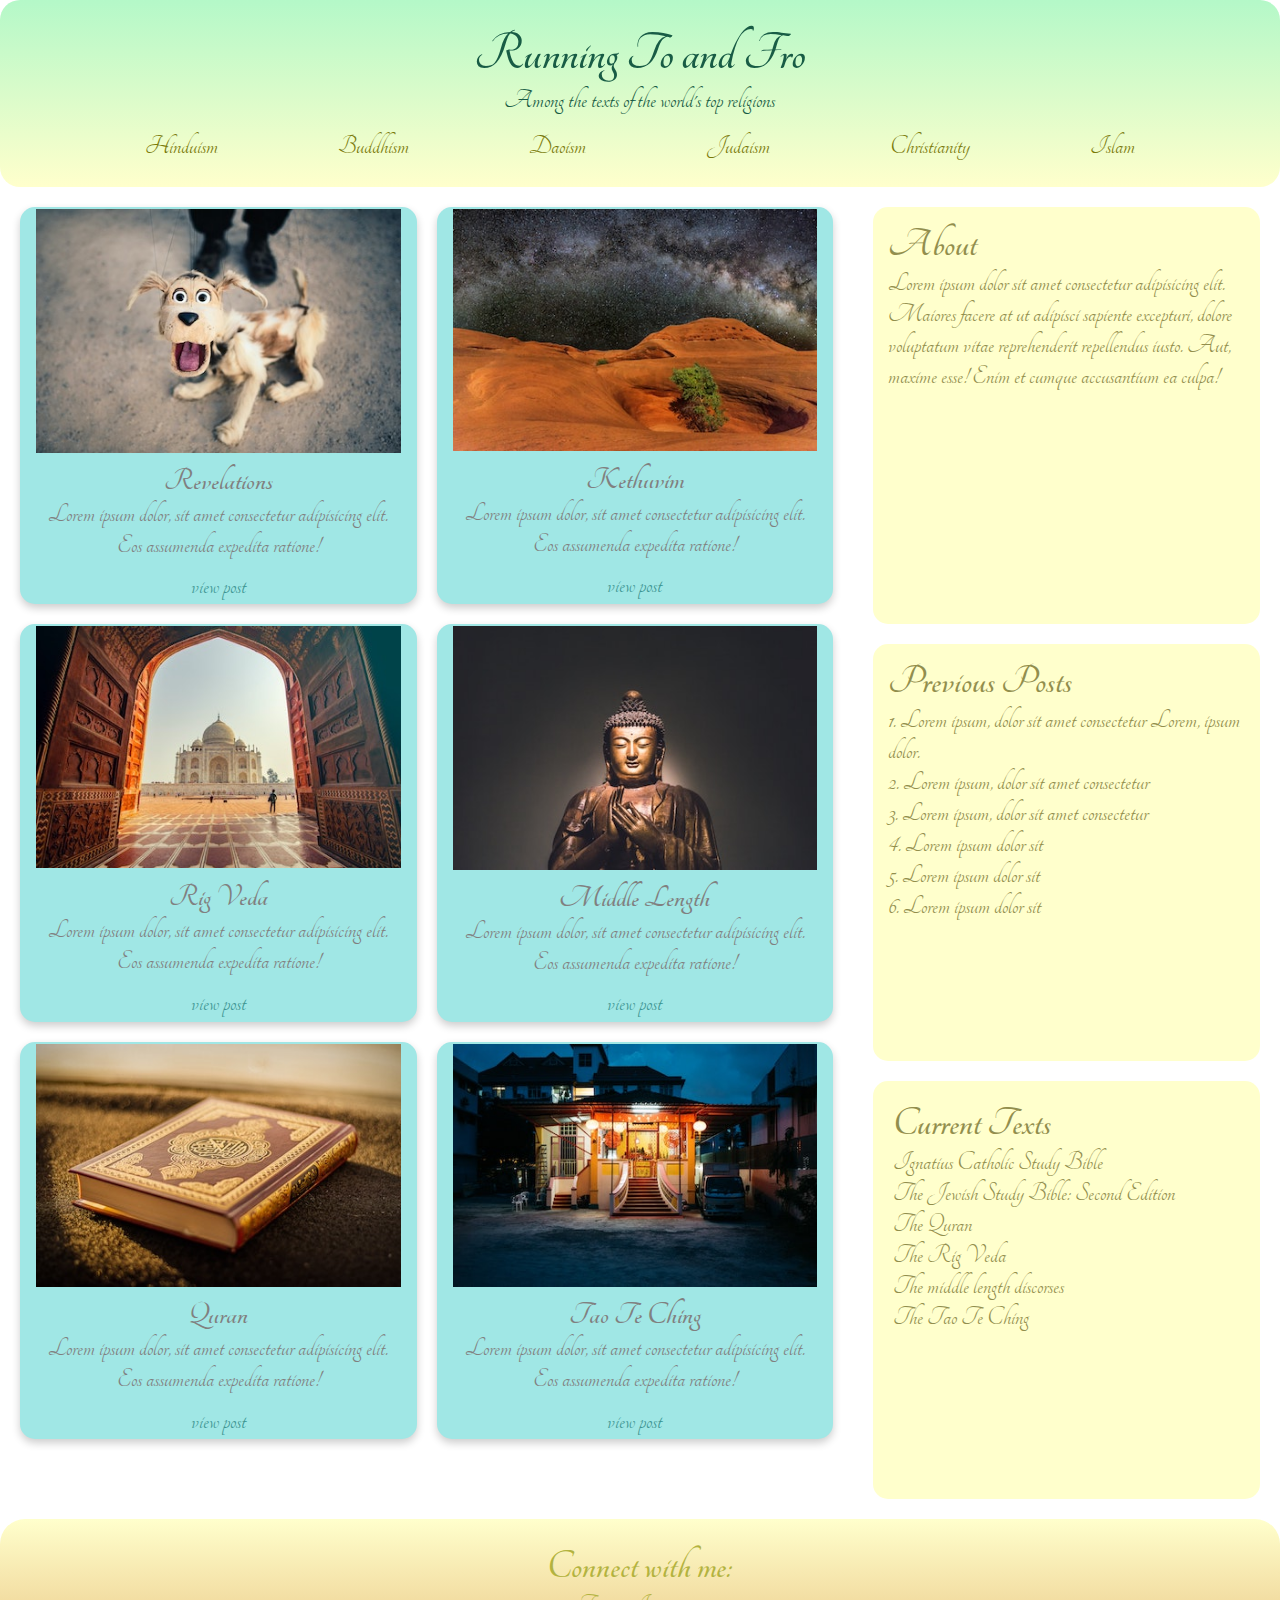
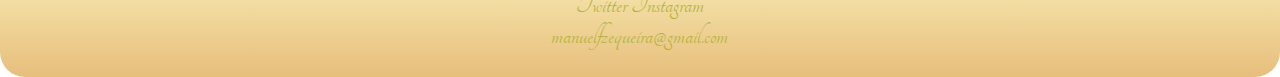
==== index.html @ 7e2523fd "Cleaning up the code" ====
<!DOCTYPE html>
<html lang="en">
  <head>
    <meta charset="UTF-8" />
    <meta http-equiv="X-UA-Compatible" content="IE=edge" />
    <meta name="viewport" content="width=device-width, initial-scale=1.0" />
    <title>To and Fro</title>
    <link href="style.css" rel="stylesheet" type="text/css" />
    <link
      rel="stylesheet"
      href="https://fonts.googleapis.com/css?family=Tangerine"
    />
  </head>
  <body>
    <div class="container">
      <header class="header" id="one">
        <h1>Running To and Fro</h1>
        <p>Among the texts of the world's top religions</p>
        <div class="headernav">
          <div class="religion">
            <a href="#">Hinduism</a>
          </div>
          <div class="religion">
            <a href="#">Buddhism</a>
          </div>
          <div class="religion">
            <a href="#">Daoism</a>
          </div>
          <div class="religion">
            <a href="#">Judaism</a>
          </div>
          <div class="religion">
            <a href="#">Christianity</a>
          </div>
          <div class="religion">
            <a href="#">Islam</a>
          </div>
        </div>
      </header>
      <section class="blog-posts" id="two">
        <article class="post">
          <img src="images/poetry.jpeg" alt="" class="post-image" />
          <div class="post-content">
            <h3>Revelations</h3>
            <p>
              Lorem ipsum dolor, sit amet consectetur adipisicing elit. Eos
              assumenda expedita ratione!
            </p>
          </div>
          <div class="post-info">
            <div>
              <a href="#" class="post-link">view post</a>
            </div>
          </div>
        </article>
        <article class="post">
          <img src="images/desert.jpeg" alt="" class="post-image" />
          <div class="post-content">
            <h3>Kethuvim</h3>
            <p>
              Lorem ipsum dolor, sit amet consectetur adipisicing elit. Eos
              assumenda expedita ratione!
            </p>
          </div>
          <div class="post-info">
            <div>
              <a href="#" class="post-link">view post</a>
            </div>
          </div>
        </article>
        <article class="post">
          <img src="images/taj-mahal.jpeg" alt="" class="post-image" />
          <div class="post-content">
            <h3>Rig Veda</h3>
            <p>
              Lorem ipsum dolor, sit amet consectetur adipisicing elit. Eos
              assumenda expedita ratione!
            </p>
          </div>
          <div class="post-info">
            <div>
              <a href="#" class="post-link">view post</a>
            </div>
          </div>
        </article>
        <article class="post">
          <img src="images/leonard-laub.jpg" alt="" class="post-image" />
          <div class="post-content">
            <h3>Middle Length</h3>
            <p>
              Lorem ipsum dolor, sit amet consectetur adipisicing elit. Eos
              assumenda expedita ratione!
            </p>
          </div>
          <div class="post-info">
            <div>
              <a href="#" class="post-link">view post</a>
            </div>
          </div>
        </article>
        <article class="post">
          <img src="images/malik-shibly.jpg" alt="" class="post-image" />
          <div class="post-content">
            <h3>Quran</h3>
            <p>
              Lorem ipsum dolor, sit amet consectetur adipisicing elit. Eos
              assumenda expedita ratione!
            </p>
          </div>
          <div class="post-info">
            <div>
              <a href="#" class="post-link">view post</a>
            </div>
          </div>
        </article>
        <article class="post">
          <img src="images/galen-crout.jpg" alt="" class="post-image" />
          <div class="post-content">
            <h3>Tao Te Ching</h3>
            <p>
              Lorem ipsum dolor, sit amet consectetur adipisicing elit. Eos
              assumenda expedita ratione!
            </p>
          </div>
          <div class="post-info">
            <div>
              <a href="#" class="post-link">view post</a>
            </div>
          </div>
        </article>
      </section>
      <aside class="aside" id="three">
        <div class="about">
          <h2>About</h2>
          <p>
            Lorem ipsum dolor sit amet consectetur adipisicing elit. Maiores
            facere at ut adipisci sapiente excepturi, dolore voluptatum vitae
            reprehenderit repellendus iusto. Aut, maxime esse! Enim et cumque
            accusantium ea culpa!
          </p>
        </div>
        <div class="previous-posts">
          <h2>Previous Posts</h2>
          <ul class="post-list-item">
            <li>Lorem ipsum, dolor sit amet consectetur Lorem, ipsum dolor.</li>
            <li>Lorem ipsum, dolor sit amet consectetur</li>
            <li>Lorem ipsum, dolor sit amet consectetur</li>
            <li>Lorem ipsum dolor sit</li>
            <li>Lorem ipsum dolor sit</li>
            <li>Lorem ipsum dolor sit</li>
          </ul>
        </div>
        <div class="texts">
          <h2>Current Texts</h2>
          <ul class="texts-list-item">
            <li>Ignatius Catholic Study Bible</li>
            <li>The Jewish Study Bible: Second Edition</li>
            <li>The Quran</li>
            <li>The Rig Veda</li>
            <li>The middle length discorses</li>
            <li>The Tao Te Ching</li>
          </ul>
        </div>
      </aside>
      <footer class="footer" id="four">
        <h2>Connect with me:</h2>
        <p>Twitter Instagram</p>
        <p>manuelfzequeira@gmail.com</p>
      </footer>
    </div>
  </body>
</html>

<!-- final -->
---- style.css ----
* {
  margin: 0;
  padding: 0;
  box-sizing: border-box;
}
html {
  width: 100%;
}
body {
  font-family: "Tangerine", serif;
  font-size: 22px;
  font-weight: 300;
  min-height: 100%;
}
.container {
  display: grid;
  grid-template-columns: 1fr;
  grid-template-rows: auto;
  grid-template-areas:
    "hd"
    "main"
    "sd"
    "ft";
}
#one {
  grid-area: hd;
}
#two {
  grid-area: main;
}
#three {
  grid-area: sd;
}
#four {
  grid-area: ft;
}
.header {
  width: auto;
  color: rgb(24, 92, 69);
  background: linear-gradient(#b4f8c8, #ffffcc);
  text-align: center;
  padding: 25px;
  border-radius: 20px;
}
.headernav {
  width: 100%;
  display: flex;
  flex-direction: row;
  align-items: center;
  justify-content: space-evenly;
  margin-top: 15px;
}
.religion a {
  color: #797909;
  text-decoration: none;
}
.blog-posts {
  margin-top: 20px;
  margin-left: 20px;
  margin-right: 20px;
  display: grid;
  grid-template-columns: 1fr;
  grid-template-rows: repeat(6, 1fr);
  gap: 20px;
}
.post {
  width: auto;
  display: grid;
  text-align: center;
  background-color: #a0e7e5;
  box-shadow: 0 4px 8px 0 rgba(0, 0, 0, 0.2);
  transition: 0.3s;
  padding: 2px 16px;
  border-radius: 15px;
}
.post:hover {
  box-shadow: 0 8px 16px 0 rgba(0, 0, 0, 0.2);
}
.post-image {
  width: 100%;
  height: auto;
}
.post-content {
  color: gray;
  padding: 10px;
}
.post-info a {
  color: #3e9693;
  text-decoration: none;
}
.aside {
  display: flex;
  flex-direction: column;
  justify-content: space-between;
  align-items: left;
  margin-left: 20px;
  margin-right: 20px;
}
.about {
  width: auto;
  height: 33%;
  color: rgb(146, 142, 77);
  background-color: #ffffcc;
  text-align: left;
  padding: 15px;
  margin-top: 20px;
  border-radius: 15px;
}
.previous-posts {
  width: auto;
  height: 33%;
  color: rgb(146, 142, 77);
  background-color: #ffffcc;
  text-align: left;
  padding: 15px;
  margin-top: 20px;
  margin-bottom: 20px;
  border-radius: 15px;
}
.post-list-item {
  list-style-type: decimal;
  list-style-position: inside;
}
.texts {
  width: auto;
  height: 33%;
  color: rgb(146, 142, 77);
  background-color: #ffffcc;
  text-align: left;
  padding: 20px;
  border-radius: 15px;
}
.texts-list-item {
  list-style-type: none;
  list-style-position: inside;
}
.footer {
  color: #b3b33f;
  width: auto;
  height: auto;
  text-align: center;
  justify-content: space-evenly;
  background: linear-gradient(#ffffcc, #e7be7c);
  padding: 25px;
  margin-top: 20px;
  border-radius: 25px;
}
/*FAA69E FBE7C6*/
@media (min-width: 481px) and (max-width: 1280px) {
  body {
    font-family: "Tangerine", serif;
    font-size: 28px;
    font-weight: 300;
    min-height: 100%;
    }   
  .container {
    display: grid;
    grid-template-columns: 1fr 1fr 1fr;
    grid-template-rows: auto;
    grid-template-areas:
      "hd hd hd"
      "main main sd"
      "ft ft ft";
  }
  #one {
    grid-area: hd;
  }
  #two {
    grid-area: main;
  }
  #three {
    grid-area: sd;
  }
  #four {
    grid-area: ft;
  }
  .blog-posts {
    margin-top: 20px;
    margin-left: 20px;
    display: grid;
    grid-template-columns: 1fr 1fr;
    grid-template-rows: repeat(3, 1fr);
    grid-template-areas:
      "card" "card"
      "card" "card"
      "card" "card";
    gap: 20px;
  }
  .aside {
    display: flex;
    flex-direction: column;
    justify-content: space-between;
    align-items: left;
    margin-right: 20px;
  }
}
@media (min-width: 1281px) {
  body {
    font-family: "Tangerine", serif;
    font-size: 28px;
    font-weight: 300;
    min-height: 100%;
    }   
  .container {
    display: grid;
    grid-template-columns: 1fr 1fr 1fr 1fr;
    grid-template-rows: auto;
    grid-template-areas:
      "hd hd hd hd"
      "main main main sd"
      "ft ft ft ft";
  }
  #one {
    grid-area: hd;
  }
  #two {
    grid-area: main;
  }
  #three {
    grid-area: sd;
  }
  #four {
    grid-area: ft;
  }
  .blog-posts {
    margin-top: 20px;
    margin-left: 20px;
    margin-right: 20px;
    display: grid;
    grid-template-columns: 1fr 1fr 1fr;
    grid-template-rows: 1fr 1fr;
    grid-template-areas:
      "card card card"
      "card card card";
    gap: 20px;
  }
}
/* final */
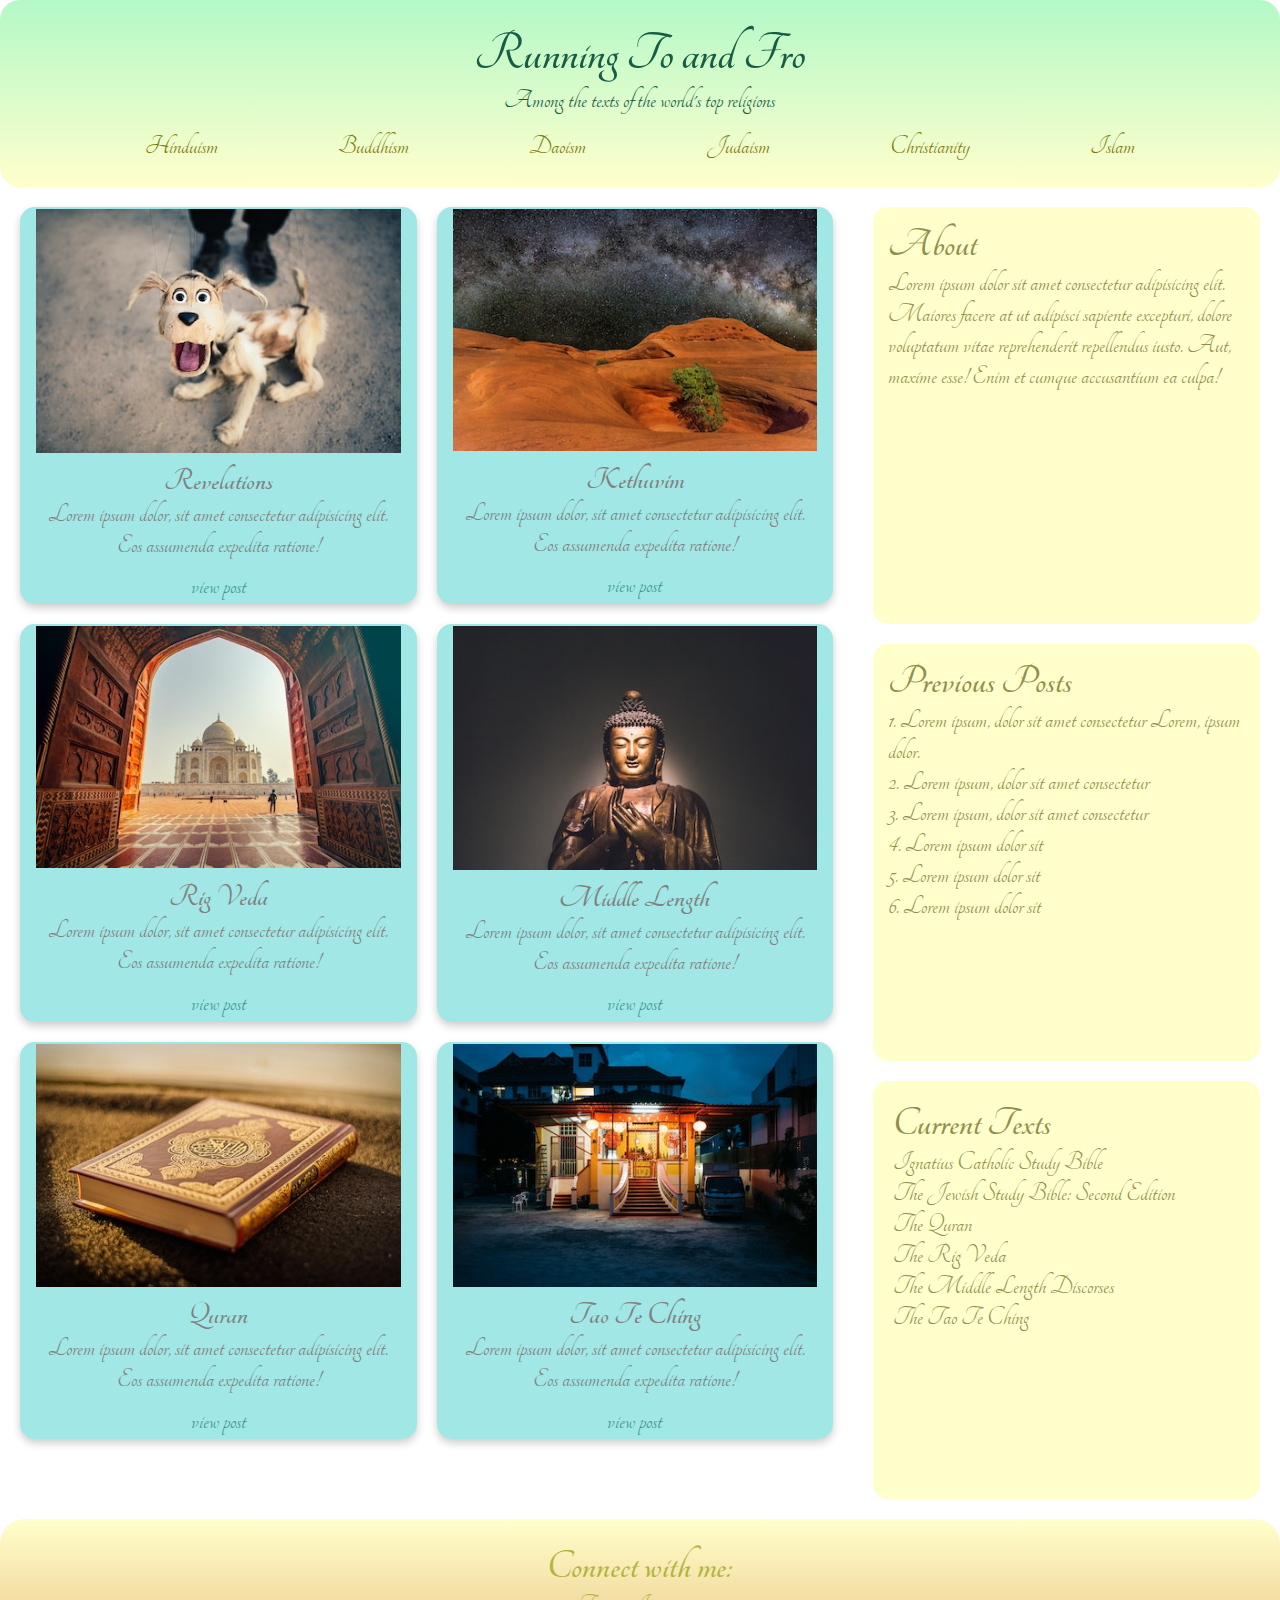
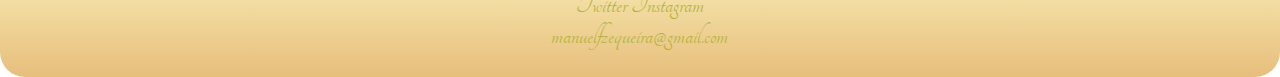
==== commit 66eafcaa: "added post page and started styling" ====
--- a/index.html
+++ b/index.html
@@ -49,7 +49,7 @@
           </div>
           <div class="post-info">
             <div>
-              <a href="#" class="post-link">view post</a>
+              <a href="./revelations.html" class="post-link">view post</a>
             </div>
           </div>
         </article>
@@ -157,7 +157,7 @@
             <li>The Jewish Study Bible: Second Edition</li>
             <li>The Quran</li>
             <li>The Rig Veda</li>
-            <li>The middle length discorses</li>
+            <li>The Middle Length Discorses</li>
             <li>The Tao Te Ching</li>
           </ul>
         </div>
@@ -171,4 +171,4 @@
   </body>
 </html>
 
-<!-- final -->+<!-- final -->
--- a/style.css
+++ b/style.css
@@ -76,6 +76,7 @@
 .post:hover {
   box-shadow: 0 8px 16px 0 rgba(0, 0, 0, 0.2);
 }
+
 .post-image {
   width: 100%;
   height: auto;
@@ -152,7 +153,7 @@
     font-size: 28px;
     font-weight: 300;
     min-height: 100%;
-    }   
+  }
   .container {
     display: grid;
     grid-template-columns: 1fr 1fr 1fr;
@@ -200,7 +201,7 @@
     font-size: 28px;
     font-weight: 300;
     min-height: 100%;
-    }   
+  }
   .container {
     display: grid;
     grid-template-columns: 1fr 1fr 1fr 1fr;
@@ -234,5 +235,10 @@
       "card card card";
     gap: 20px;
   }
-}
-/* final */+  .post-title {
+    font-size: 1.5em;
+    text-align: center;
+    margin: 20px;
+  }
+}
+/* final */
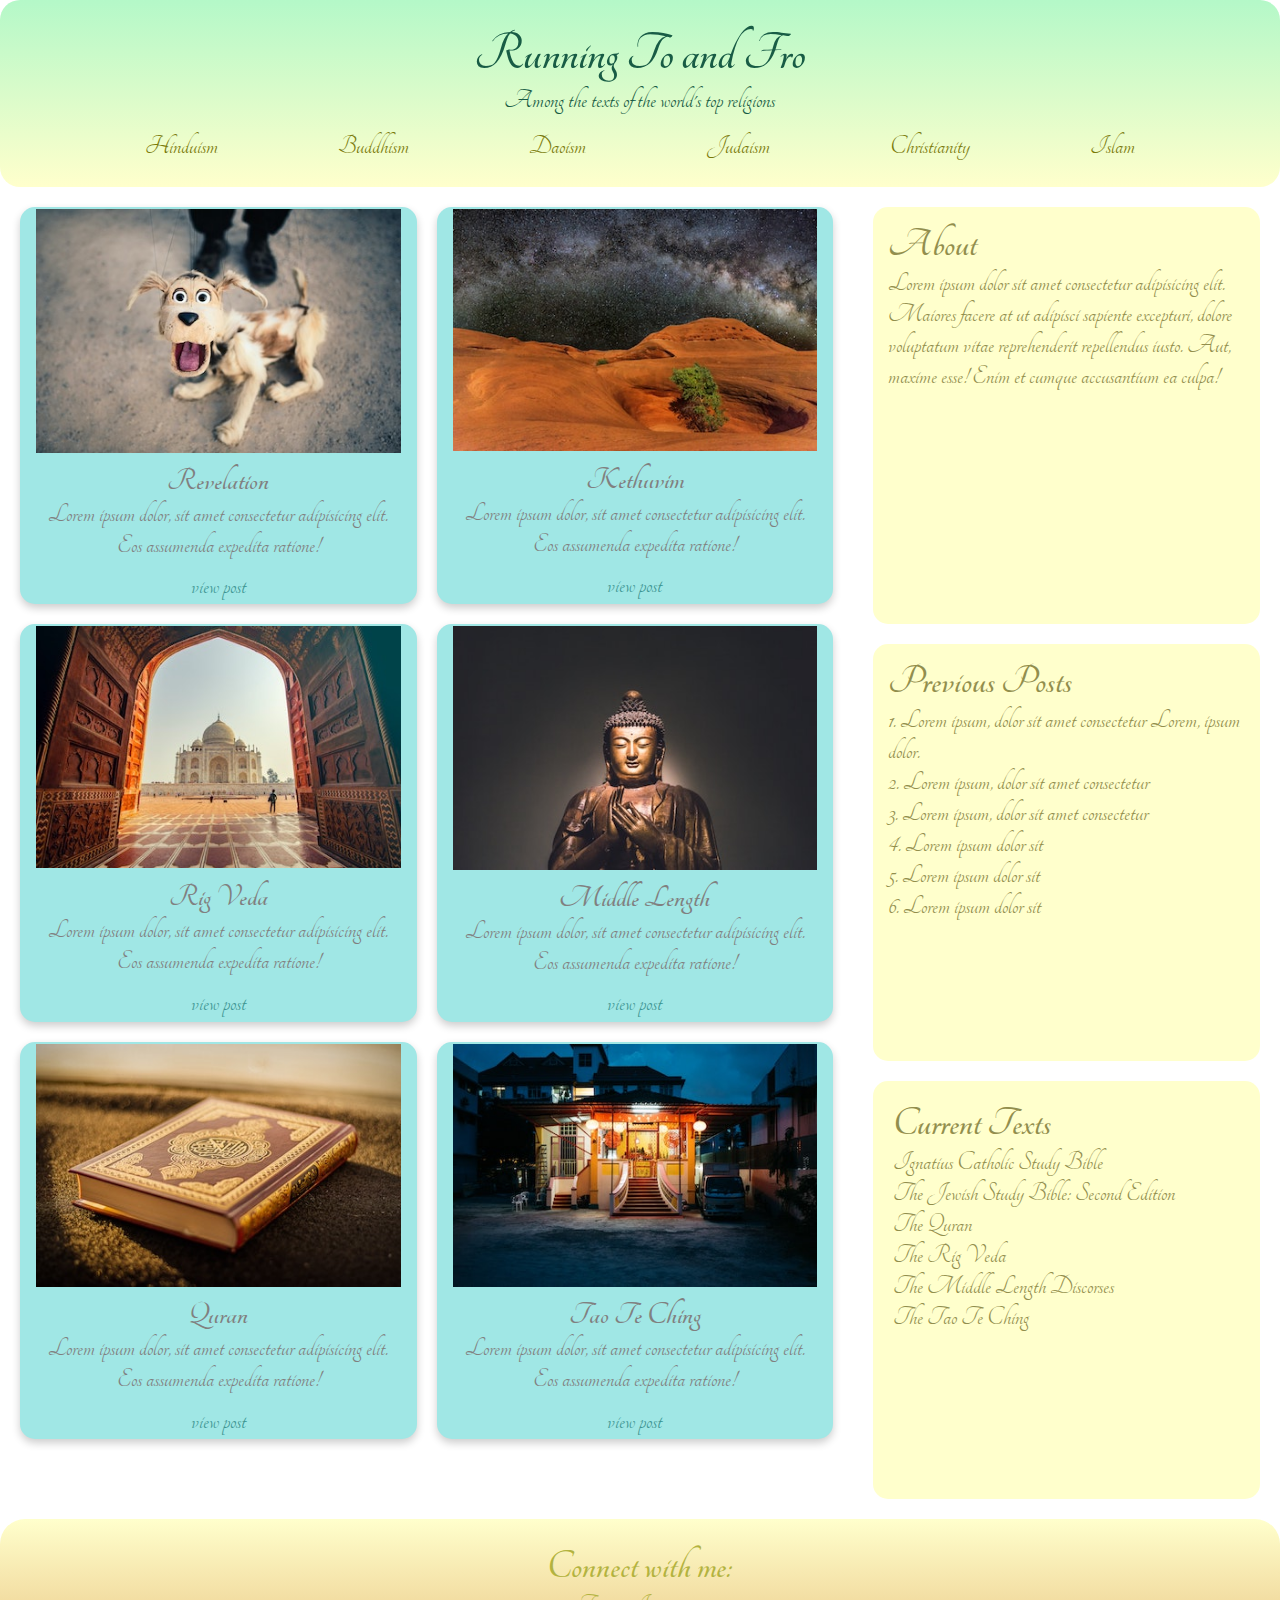
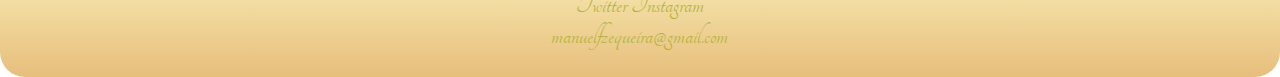
==== commit 353818ee: "final review" ====
--- a/index.html
+++ b/index.html
@@ -8,15 +8,14 @@
     <link href="style.css" rel="stylesheet" type="text/css" />
     <link
       rel="stylesheet"
-      href="https://fonts.googleapis.com/css?family=Tangerine"
-    />
+      href="https://fonts.googleapis.com/css?family=Tangerine"/>
   </head>
   <body>
     <div class="container">
       <header class="header" id="one">
         <h1>Running To and Fro</h1>
         <p>Among the texts of the world's top religions</p>
-        <div class="headernav">
+        <div class="header-nav">
           <div class="religion">
             <a href="#">Hinduism</a>
           </div>
@@ -37,11 +36,11 @@
           </div>
         </div>
       </header>
-      <section class="blog-posts" id="two">
-        <article class="post">
+      <section class="cards" id="two">
+        <article class="card">
           <img src="images/poetry.jpeg" alt="" class="post-image" />
           <div class="post-content">
-            <h3>Revelations</h3>
+            <h3>Revelation</h3>
             <p>
               Lorem ipsum dolor, sit amet consectetur adipisicing elit. Eos
               assumenda expedita ratione!
@@ -49,11 +48,11 @@
           </div>
           <div class="post-info">
             <div>
-              <a href="./revelations.html" class="post-link">view post</a>
+              <a href="images/revelations.html" class="post-link">view post</a>
             </div>
           </div>
         </article>
-        <article class="post">
+        <article class="card">
           <img src="images/desert.jpeg" alt="" class="post-image" />
           <div class="post-content">
             <h3>Kethuvim</h3>
@@ -68,7 +67,7 @@
             </div>
           </div>
         </article>
-        <article class="post">
+        <article class="card">
           <img src="images/taj-mahal.jpeg" alt="" class="post-image" />
           <div class="post-content">
             <h3>Rig Veda</h3>
@@ -83,7 +82,7 @@
             </div>
           </div>
         </article>
-        <article class="post">
+        <article class="card">
           <img src="images/leonard-laub.jpg" alt="" class="post-image" />
           <div class="post-content">
             <h3>Middle Length</h3>
@@ -98,7 +97,7 @@
             </div>
           </div>
         </article>
-        <article class="post">
+        <article class="card">
           <img src="images/malik-shibly.jpg" alt="" class="post-image" />
           <div class="post-content">
             <h3>Quran</h3>
@@ -113,7 +112,7 @@
             </div>
           </div>
         </article>
-        <article class="post">
+        <article class="card">
           <img src="images/galen-crout.jpg" alt="" class="post-image" />
           <div class="post-content">
             <h3>Tao Te Ching</h3>
--- a/style.css
+++ b/style.css
@@ -42,7 +42,7 @@
   padding: 25px;
   border-radius: 20px;
 }
-.headernav {
+.header-nav {
   width: 100%;
   display: flex;
   flex-direction: row;
@@ -54,7 +54,7 @@
   color: #797909;
   text-decoration: none;
 }
-.blog-posts {
+.cards {
   margin-top: 20px;
   margin-left: 20px;
   margin-right: 20px;
@@ -63,7 +63,7 @@
   grid-template-rows: repeat(6, 1fr);
   gap: 20px;
 }
-.post {
+.card {
   width: auto;
   display: grid;
   text-align: center;
@@ -73,10 +73,26 @@
   padding: 2px 16px;
   border-radius: 15px;
 }
-.post:hover {
+.card:hover {
   box-shadow: 0 8px 16px 0 rgba(0, 0, 0, 0.2);
 }
-
+.post-title {
+  font-size: 1.5em;
+  text-align: center;
+  margin: 20px;
+}
+.post {
+  padding: 20px;
+  text-align: center;
+  margin-top: 20px;
+  margin-left: 20px;
+  margin-right: 20px;
+  background-color: #a0e7e5;
+  border-radius: 15px;
+}
+.social {
+  margin: 20px;
+}
 .post-image {
   width: 100%;
   height: auto;
@@ -146,7 +162,6 @@
   margin-top: 20px;
   border-radius: 25px;
 }
-/*FAA69E FBE7C6*/
 @media (min-width: 481px) and (max-width: 1280px) {
   body {
     font-family: "Tangerine", serif;
@@ -175,7 +190,7 @@
   #four {
     grid-area: ft;
   }
-  .blog-posts {
+  .cards {
     margin-top: 20px;
     margin-left: 20px;
     display: grid;
@@ -193,6 +208,15 @@
     justify-content: space-between;
     align-items: left;
     margin-right: 20px;
+  }
+  .post {
+    padding: 20px;
+    text-align: center;
+    margin-top: 20px;
+    margin-left: 20px;
+    margin-right: 20px;
+    background-color: #a0e7e5;
+    border-radius: 15px;
   }
 }
 @media (min-width: 1281px) {
@@ -223,7 +247,7 @@
   #four {
     grid-area: ft;
   }
-  .blog-posts {
+  .cards {
     margin-top: 20px;
     margin-left: 20px;
     margin-right: 20px;
@@ -240,5 +264,13 @@
     text-align: center;
     margin: 20px;
   }
-}
+  .post {
+    text-align: center;
+    margin-top: 20px;
+    margin-left: 20px;
+    margin-right: 20px;
+    background-color: #a0e7e5;
+  }
+}
+
 /* final */
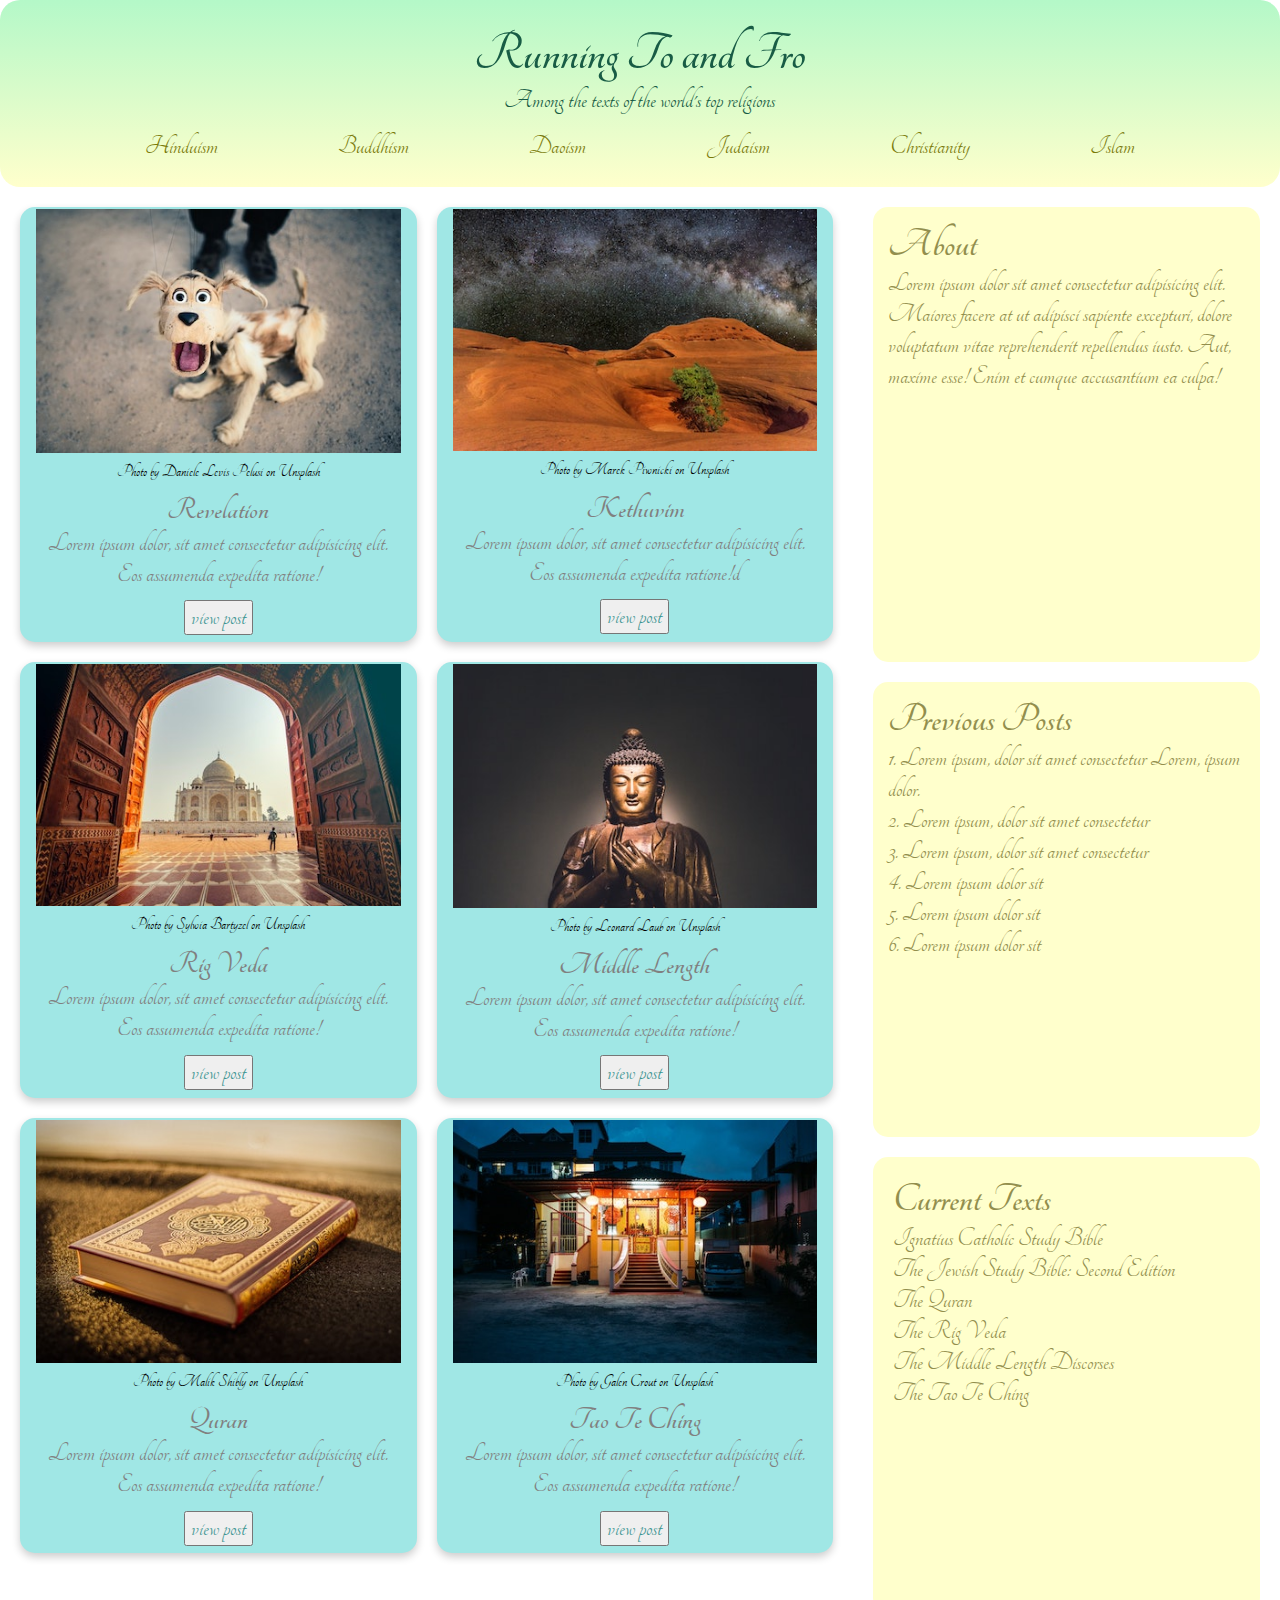
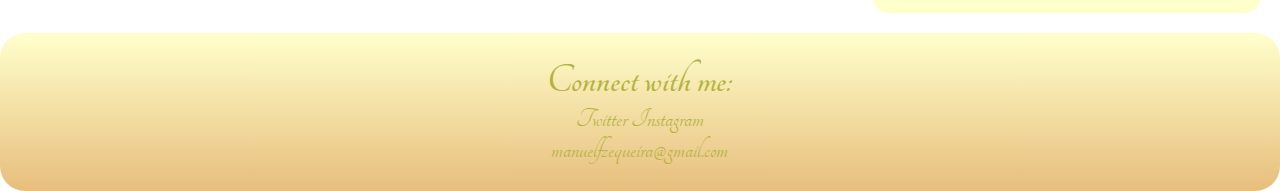
==== commit f9e64c98: "final commit after review" ====
--- a/index.html
+++ b/index.html
@@ -38,7 +38,12 @@
       </header>
       <section class="cards" id="two">
         <article class="card">
-          <img src="images/poetry.jpeg" alt="" class="post-image" />
+          <figure>
+            <img src="images/poetry.jpeg" alt="" class="post-image" />
+            <figcaption>
+              <p>Photo by Daniele Levis Pelusi on Unsplash</p>
+            </figcaption>
+          </figure>
           <div class="post-content">
             <h3>Revelation</h3>
             <p>
@@ -48,27 +53,41 @@
           </div>
           <div class="post-info">
             <div>
-              <a href="images/revelations.html" class="post-link">view post</a>
-            </div>
-          </div>
-        </article>
-        <article class="card">
-          <img src="images/desert.jpeg" alt="" class="post-image" />
-          <div class="post-content">
+              <button class="button">
+                <a href="./revelation.html" class="post-link">view post</a>
+              </button> 
+            </div>
+          </div>
+        </article>
+        <article class="card">
+          <figure>
+            <img src="images/desert.jpeg" alt="" class="post-image" />
+            <figcaption>
+              <p>Photo by Marek Piwnicki on Unsplash</p>
+            </figcaption>
+        </figure>
+          <div class="post-content">  
             <h3>Kethuvim</h3>
             <p>
               Lorem ipsum dolor, sit amet consectetur adipisicing elit. Eos
-              assumenda expedita ratione!
-            </p>
-          </div>
-          <div class="post-info">
-            <div>
-              <a href="#" class="post-link">view post</a>
-            </div>
-          </div>
-        </article>
-        <article class="card">
-          <img src="images/taj-mahal.jpeg" alt="" class="post-image" />
+              assumenda expedita ratione!d
+            </p>
+          </div>
+          <div class="post-info">
+            <div>
+              <button class="button">
+                <a href="./revelation.html" class="post-link">view post</a>
+              </button> 
+            </div>
+          </div>
+        </article>
+        <article class="card">
+          <figure>
+            <img src="images/taj-mahal.jpeg" alt="" class="post-image" />
+            <figcaption>
+              <p>Photo by Sylwia Bartyzel on Unsplash</p>
+            </figcaption>
+        </figure>
           <div class="post-content">
             <h3>Rig Veda</h3>
             <p>
@@ -78,12 +97,19 @@
           </div>
           <div class="post-info">
             <div>
-              <a href="#" class="post-link">view post</a>
-            </div>
-          </div>
-        </article>
-        <article class="card">
-          <img src="images/leonard-laub.jpg" alt="" class="post-image" />
+              <button class="button">
+                <a href="./revelation.html" class="post-link">view post</a>
+              </button> 
+            </div>
+          </div>
+        </article>
+        <article class="card">
+          <figure>
+            <img src="images/leonard-laub.jpg" alt="" class="post-image" />
+            <figcaption>
+              <p>Photo by Leonard Laub on Unsplash</p>
+            </figcaption>
+        </figure>
           <div class="post-content">
             <h3>Middle Length</h3>
             <p>
@@ -93,12 +119,19 @@
           </div>
           <div class="post-info">
             <div>
-              <a href="#" class="post-link">view post</a>
-            </div>
-          </div>
-        </article>
-        <article class="card">
-          <img src="images/malik-shibly.jpg" alt="" class="post-image" />
+              <button class="button">
+                <a href="./revelation.html" class="post-link">view post</a>
+              </button> 
+            </div>
+          </div>
+        </article>
+        <article class="card">
+          <figure>
+            <img src="images/malik-shibly.jpg" alt="" class="post-image" />
+            <figcaption>
+              <p>Photo by Malik Shibly on Unsplash</p>
+            </figcaption>
+        </figure>
           <div class="post-content">
             <h3>Quran</h3>
             <p>
@@ -108,12 +141,19 @@
           </div>
           <div class="post-info">
             <div>
-              <a href="#" class="post-link">view post</a>
-            </div>
-          </div>
-        </article>
-        <article class="card">
-          <img src="images/galen-crout.jpg" alt="" class="post-image" />
+              <button class="button">
+                <a href="./revelation.html" class="post-link">view post</a>
+              </button> 
+            </div>
+          </div>
+        </article>
+        <article class="card">
+          <figure>
+            <img src="images/galen-crout.jpg" alt="" class="post-image" />
+            <figcaption>
+              <p>Photo by Galen Crout on Unsplash</p>
+            </figcaption>
+        </figure>
           <div class="post-content">
             <h3>Tao Te Ching</h3>
             <p>
@@ -123,7 +163,9 @@
           </div>
           <div class="post-info">
             <div>
-              <a href="#" class="post-link">view post</a>
+              <button class="button">
+                <a href="./revelation.html" class="post-link">view post</a>
+              </button> 
             </div>
           </div>
         </article>
--- a/style.css
+++ b/style.css
@@ -1,3 +1,6 @@
+@import url(css/header-nav.css);
+@import url(css/cards.css);
+@import url(css/aside.css);
 * {
   margin: 0;
   padding: 0;
@@ -42,27 +45,6 @@
   padding: 25px;
   border-radius: 20px;
 }
-.header-nav {
-  width: 100%;
-  display: flex;
-  flex-direction: row;
-  align-items: center;
-  justify-content: space-evenly;
-  margin-top: 15px;
-}
-.religion a {
-  color: #797909;
-  text-decoration: none;
-}
-.cards {
-  margin-top: 20px;
-  margin-left: 20px;
-  margin-right: 20px;
-  display: grid;
-  grid-template-columns: 1fr;
-  grid-template-rows: repeat(6, 1fr);
-  gap: 20px;
-}
 .card {
   width: auto;
   display: grid;
@@ -97,6 +79,14 @@
   width: 100%;
   height: auto;
 }
+figcaption {
+  font-size: 18px;
+}
+.button {
+  font-family: "Tangerine", serif;
+  font-size: 28px;
+  margin-bottom: 5px;
+}
 .post-content {
   color: gray;
   padding: 10px;
@@ -104,6 +94,7 @@
 .post-info a {
   color: #3e9693;
   text-decoration: none;
+  padding: 5px;
 }
 .aside {
   display: flex;
@@ -162,7 +153,7 @@
   margin-top: 20px;
   border-radius: 25px;
 }
-@media (min-width: 481px) and (max-width: 1280px) {
+@media (min-width: 768px) and (max-width: 1280px) {
   body {
     font-family: "Tangerine", serif;
     font-size: 28px;
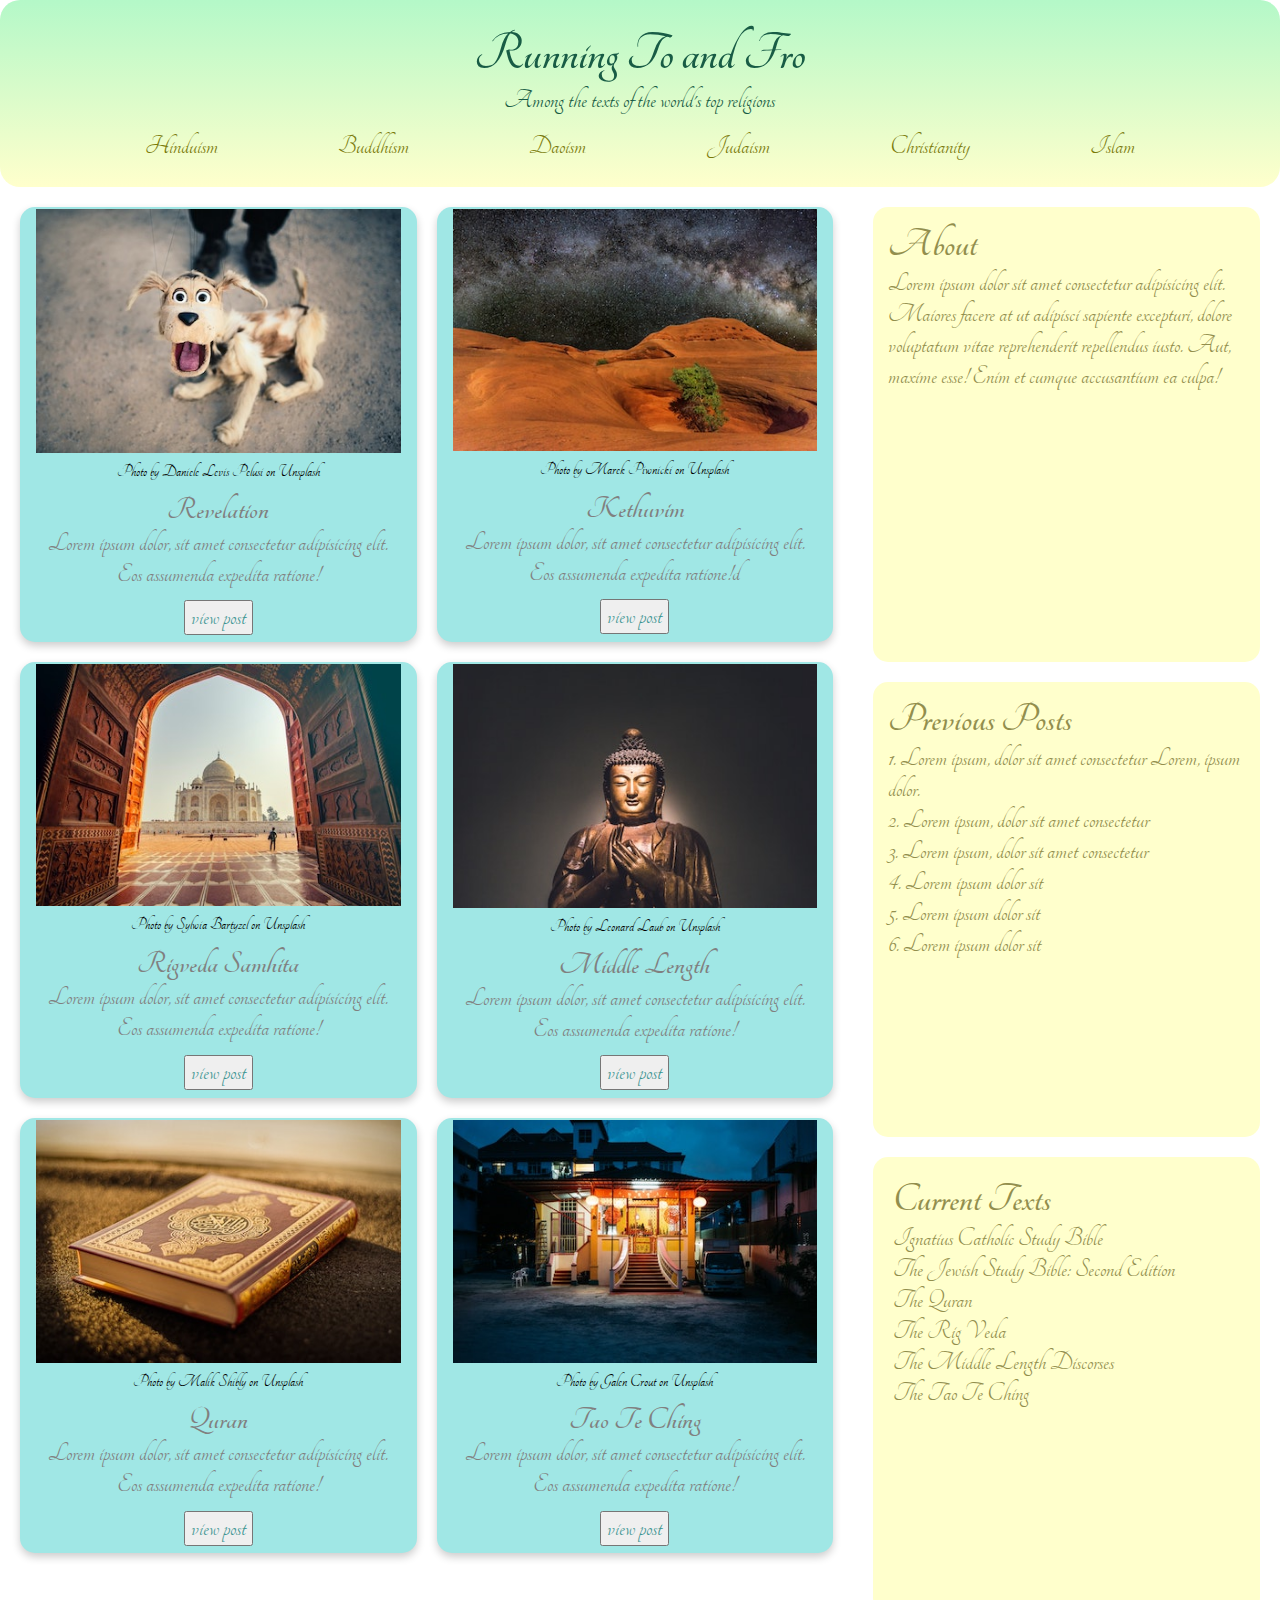
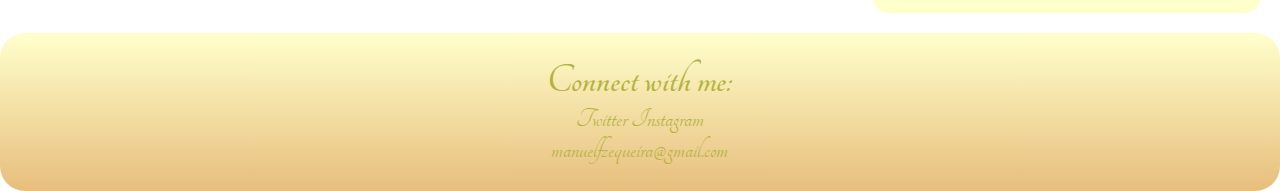
==== commit 14b1d4e5: "organized file dirrectory structure" ====
--- a/index.html
+++ b/index.html
@@ -5,7 +5,7 @@
     <meta http-equiv="X-UA-Compatible" content="IE=edge" />
     <meta name="viewport" content="width=device-width, initial-scale=1.0" />
     <title>To and Fro</title>
-    <link href="style.css" rel="stylesheet" type="text/css" />
+    <link href="css/style.css" rel="stylesheet" type="text/css" />
     <link
       rel="stylesheet"
       href="https://fonts.googleapis.com/css?family=Tangerine"/>
@@ -89,7 +89,7 @@
             </figcaption>
         </figure>
           <div class="post-content">
-            <h3>Rig Veda</h3>
+            <h3>Rigveda Samhita</h3>
             <p>
               Lorem ipsum dolor, sit amet consectetur adipisicing elit. Eos
               assumenda expedita ratione!
--- a/css/style.css
+++ b/css/style.css
@@ -0,0 +1,267 @@
+@import url(header-nav.css);
+@import url(cards.css);
+@import url(aside.css);
+* {
+  margin: 0;
+  padding: 0;
+  box-sizing: border-box;
+}
+html {
+  width: 100%;
+}
+body {
+  font-family: "Tangerine", serif;
+  font-size: 22px;
+  font-weight: 300;
+  min-height: 100%;
+}
+.container {
+  display: grid;
+  grid-template-columns: 1fr;
+  grid-template-rows: auto;
+  grid-template-areas:
+    "hd"
+    "main"
+    "sd"
+    "ft";
+}
+#one {
+  grid-area: hd;
+}
+#two {
+  grid-area: main;
+}
+#three {
+  grid-area: sd;
+}
+#four {
+  grid-area: ft;
+}
+.header {
+  width: auto;
+  color: rgb(24, 92, 69);
+  background: linear-gradient(#b4f8c8, #ffffcc);
+  text-align: center;
+  padding: 25px;
+  border-radius: 20px;
+}
+.card {
+  width: auto;
+  display: grid;
+  text-align: center;
+  background-color: #a0e7e5;
+  box-shadow: 0 4px 8px 0 rgba(0, 0, 0, 0.2);
+  transition: 0.3s;
+  padding: 2px 16px;
+  border-radius: 15px;
+}
+.card:hover {
+  box-shadow: 0 8px 16px 0 rgba(0, 0, 0, 0.2);
+}
+.post-title {
+  font-size: 1.5em;
+  text-align: center;
+  margin: 20px;
+}
+.post {
+  padding: 20px;
+  text-align: center;
+  margin-top: 20px;
+  margin-left: 20px;
+  margin-right: 20px;
+  background-color: #a0e7e5;
+  border-radius: 15px;
+}
+.social {
+  margin: 20px;
+}
+.post-image {
+  width: 100%;
+  height: auto;
+}
+figcaption {
+  font-size: 18px;
+}
+.button {
+  font-family: "Tangerine", serif;
+  font-size: 28px;
+  margin-bottom: 5px;
+}
+.post-content {
+  color: gray;
+  padding: 10px;
+}
+.post-info a {
+  color: #3e9693;
+  text-decoration: none;
+  padding: 5px;
+}
+.aside {
+  display: flex;
+  flex-direction: column;
+  justify-content: space-between;
+  align-items: left;
+  margin-left: 20px;
+  margin-right: 20px;
+}
+.about {
+  width: auto;
+  height: 33%;
+  color: rgb(146, 142, 77);
+  background-color: #ffffcc;
+  text-align: left;
+  padding: 15px;
+  margin-top: 20px;
+  border-radius: 15px;
+}
+.previous-posts {
+  width: auto;
+  height: 33%;
+  color: rgb(146, 142, 77);
+  background-color: #ffffcc;
+  text-align: left;
+  padding: 15px;
+  margin-top: 20px;
+  margin-bottom: 20px;
+  border-radius: 15px;
+}
+.post-list-item {
+  list-style-type: decimal;
+  list-style-position: inside;
+}
+.texts {
+  width: auto;
+  height: 33%;
+  color: rgb(146, 142, 77);
+  background-color: #ffffcc;
+  text-align: left;
+  padding: 20px;
+  border-radius: 15px;
+}
+.texts-list-item {
+  list-style-type: none;
+  list-style-position: inside;
+}
+.footer {
+  color: #b3b33f;
+  width: auto;
+  height: auto;
+  text-align: center;
+  justify-content: space-evenly;
+  background: linear-gradient(#ffffcc, #e7be7c);
+  padding: 25px;
+  margin-top: 20px;
+  border-radius: 25px;
+}
+@media (min-width: 768px) and (max-width: 1280px) {
+  body {
+    font-family: "Tangerine", serif;
+    font-size: 28px;
+    font-weight: 300;
+    min-height: 100%;
+  }
+  .container {
+    display: grid;
+    grid-template-columns: 1fr 1fr 1fr;
+    grid-template-rows: auto;
+    grid-template-areas:
+      "hd hd hd"
+      "main main sd"
+      "ft ft ft";
+  }
+  #one {
+    grid-area: hd;
+  }
+  #two {
+    grid-area: main;
+  }
+  #three {
+    grid-area: sd;
+  }
+  #four {
+    grid-area: ft;
+  }
+  .cards {
+    margin-top: 20px;
+    margin-left: 20px;
+    display: grid;
+    grid-template-columns: 1fr 1fr;
+    grid-template-rows: repeat(3, 1fr);
+    grid-template-areas:
+      "card" "card"
+      "card" "card"
+      "card" "card";
+    gap: 20px;
+  }
+  .aside {
+    display: flex;
+    flex-direction: column;
+    justify-content: space-between;
+    align-items: left;
+    margin-right: 20px;
+  }
+  .post {
+    padding: 20px;
+    text-align: center;
+    margin-top: 20px;
+    margin-left: 20px;
+    margin-right: 20px;
+    background-color: #a0e7e5;
+    border-radius: 15px;
+  }
+}
+@media (min-width: 1281px) {
+  body {
+    font-family: "Tangerine", serif;
+    font-size: 28px;
+    font-weight: 300;
+    min-height: 100%;
+  }
+  .container {
+    display: grid;
+    grid-template-columns: 1fr 1fr 1fr 1fr;
+    grid-template-rows: auto;
+    grid-template-areas:
+      "hd hd hd hd"
+      "main main main sd"
+      "ft ft ft ft";
+  }
+  #one {
+    grid-area: hd;
+  }
+  #two {
+    grid-area: main;
+  }
+  #three {
+    grid-area: sd;
+  }
+  #four {
+    grid-area: ft;
+  }
+  .cards {
+    margin-top: 20px;
+    margin-left: 20px;
+    margin-right: 20px;
+    display: grid;
+    grid-template-columns: 1fr 1fr 1fr;
+    grid-template-rows: 1fr 1fr;
+    grid-template-areas:
+      "card card card"
+      "card card card";
+    gap: 20px;
+  }
+  .post-title {
+    font-size: 1.5em;
+    text-align: center;
+    margin: 20px;
+  }
+  .post {
+    text-align: center;
+    margin-top: 20px;
+    margin-left: 20px;
+    margin-right: 20px;
+    background-color: #a0e7e5;
+  }
+}
+
+/* final */
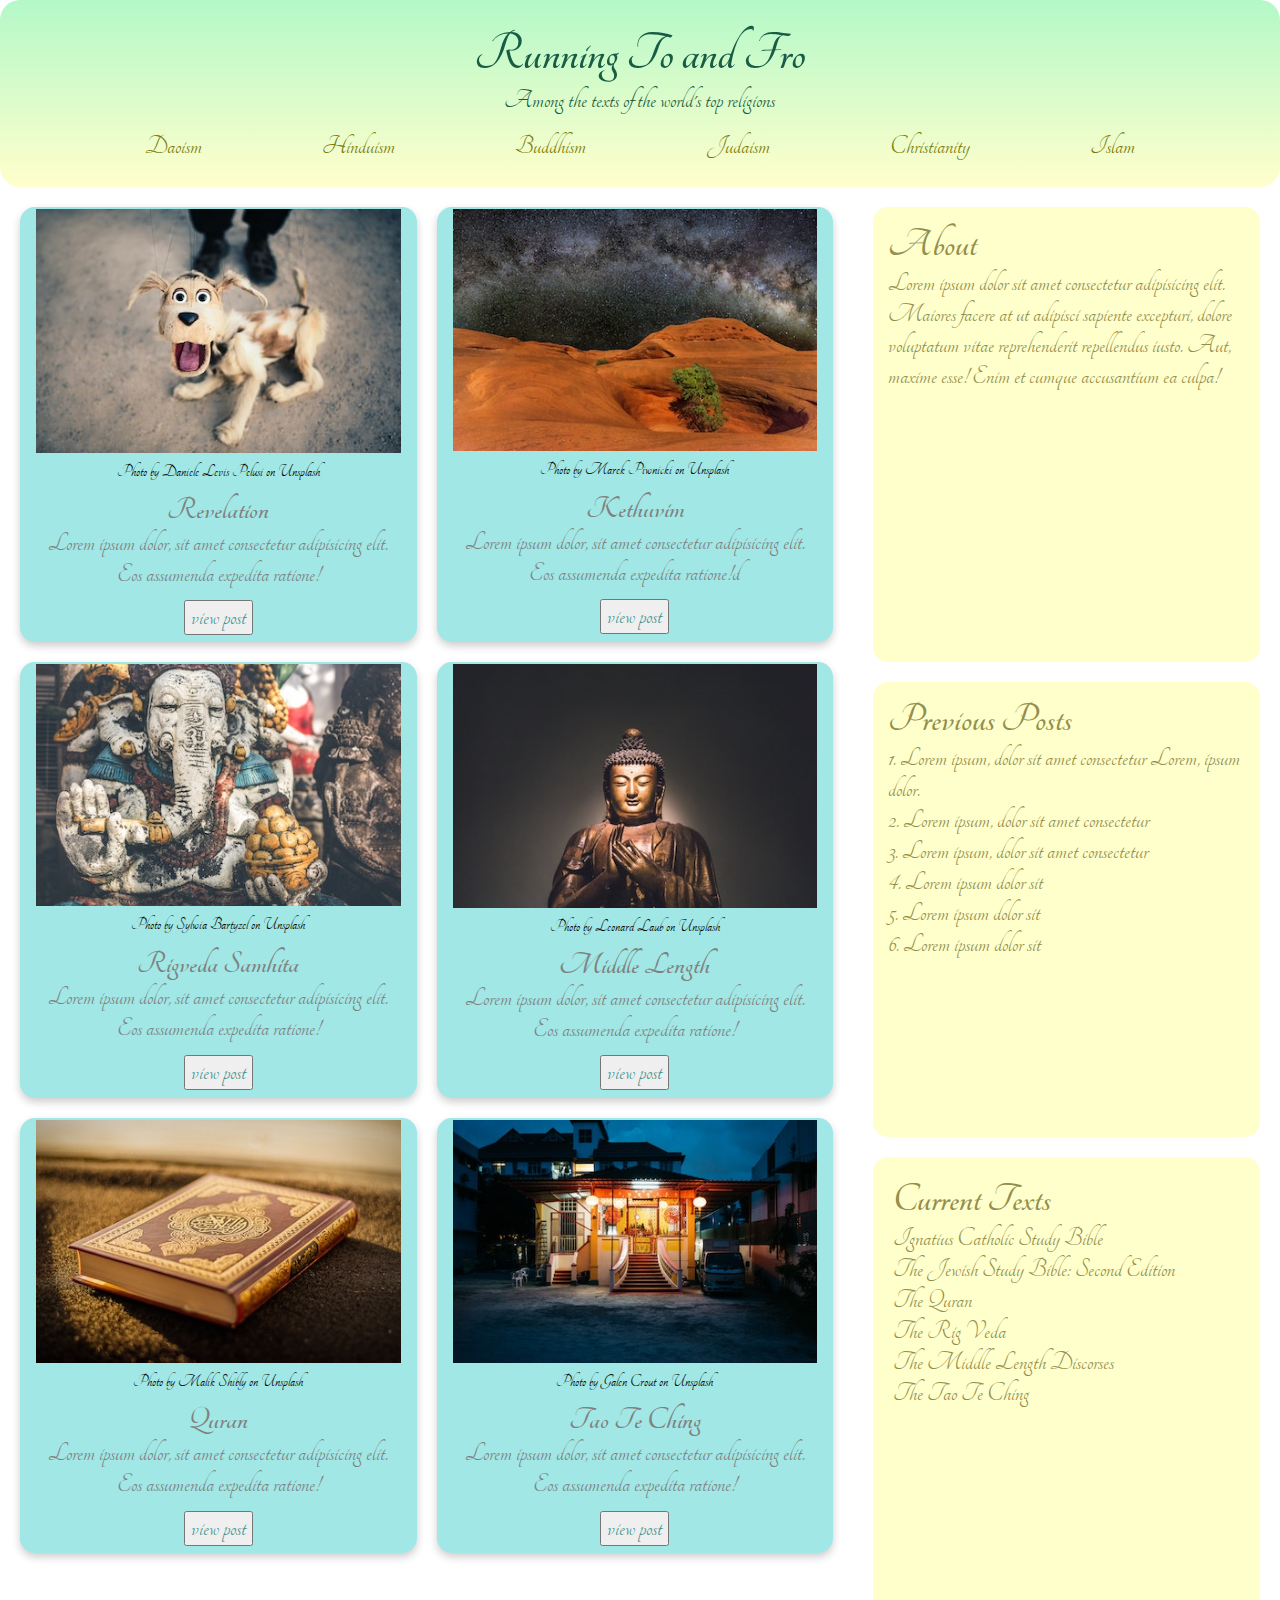
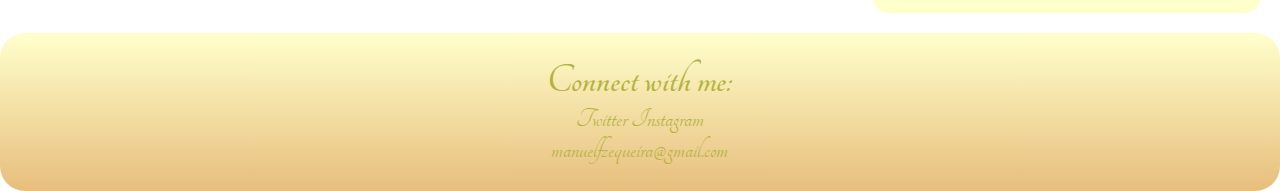
==== commit b809ba49: "changed header order and switched hinduism image" ====
--- a/index.html
+++ b/index.html
@@ -17,13 +17,13 @@
         <p>Among the texts of the world's top religions</p>
         <div class="header-nav">
           <div class="religion">
+            <a href="#">Daoism</a>
+          </div>
+          <div class="religion">
             <a href="#">Hinduism</a>
           </div>
           <div class="religion">
             <a href="#">Buddhism</a>
-          </div>
-          <div class="religion">
-            <a href="#">Daoism</a>
           </div>
           <div class="religion">
             <a href="#">Judaism</a>
@@ -83,7 +83,7 @@
         </article>
         <article class="card">
           <figure>
-            <img src="images/taj-mahal.jpeg" alt="" class="post-image" />
+            <img src="images/artem-beliaikin.jpeg" alt="" class="post-image" />
             <figcaption>
               <p>Photo by Sylwia Bartyzel on Unsplash</p>
             </figcaption>
